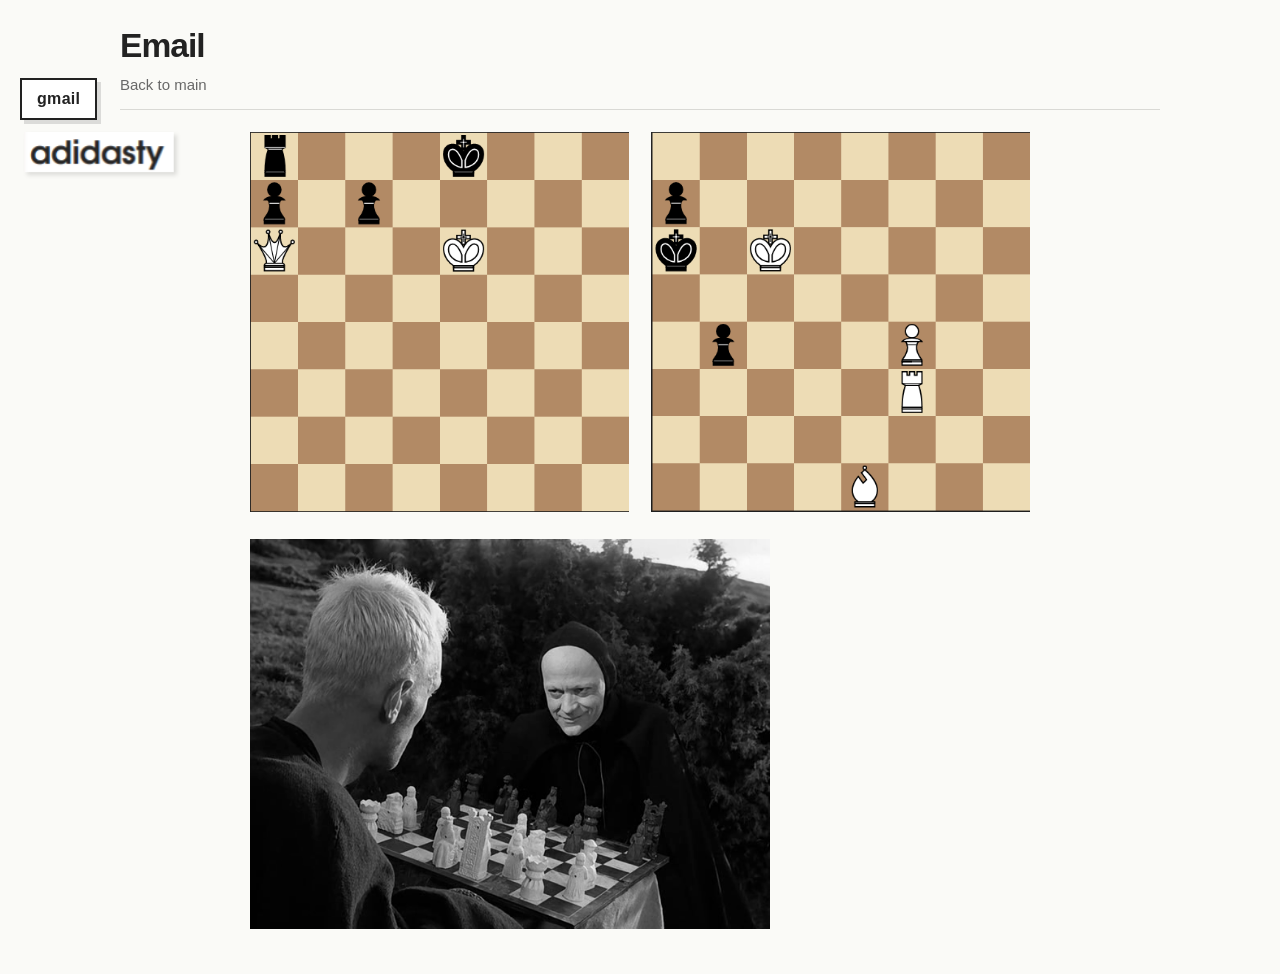
==== email.html @ 13df0568 "Update email.html" ====
<!doctype html>
<html lang="en">
<head>
  <meta charset="utf-8">
  <meta name="viewport" content="width=device-width, initial-scale=1">
  <meta name="description" content="E-mail and chess images">
  <title>E-mail — T.J. Volkoff</title>
  <link rel="stylesheet" href="page-shared.css?v=2">
  <style>

    .gallery {
      width: 100%;
      max-width: 780px;
      display: grid;
      grid-template-columns: repeat(2, minmax(0, 1fr));
      gap: 22px;
      margin-inline: auto;
    }

    figure {
      margin: 0;
    }

    figure img {
      width: 100%;
      height: auto;
    }

    .seal {
      grid-column: 1 / -1;
    }

    .seal img {
      width: min(100%, 520px);
    }

    .gmail-box {
      position: fixed;
      z-index: 10;
      top: 78px;
      left: 20px;
      padding: 8px 15px;
      border: 2px solid var(--ink);
      background: rgba(255, 255, 255, 0.94);
      font-size: 16px;
      font-weight: 700;
      letter-spacing: 0.02em;
      pointer-events: none;
      box-shadow: 4px 4px 0 rgba(0, 0, 0, 0.12);
      animation: wander 36s ease-in-out infinite;
      will-change: transform;
    }

    .email-floater {
      position: fixed;
      z-index: 9;
      top: 132px;
      left: 24px;
      width: min(150px, 34vw);
      height: auto;
      pointer-events: none;
      filter: drop-shadow(3px 3px 2px rgba(0, 0, 0, 0.12));
      animation: wander-email 44s ease-in-out infinite;
      will-change: transform;
    }

    @keyframes wander {
      0%, 100% {
        transform: translate(0, 0) rotate(-2deg);
      }
      24% {
        transform: translate(calc(100vw - 155px), 10vh) rotate(2deg);
      }
      49% {
        transform: translate(calc(82vw - 120px), calc(100vh - 210px)) rotate(-1deg);
      }
      73% {
        transform: translate(8vw, calc(100vh - 190px)) rotate(2deg);
      }
    }

    @keyframes wander-email {
      0%, 100% {
        transform: translate(0, 0) rotate(0deg);
      }
      23% {
        transform: translate(calc(100vw - 300px), 30vh) rotate(-2deg);
      }
      51% {
        transform: translate(calc(60vw - 120px), calc(100vh - 260px)) rotate(1deg);
      }
      77% {
        transform: translate(7vw, 22vh) rotate(-1deg);
      }
    }

    @media (max-width: 700px) {

      .gallery {
        grid-template-columns: 1fr;
        gap: 14px;
        margin-top: 14px;
      }

      .seal { grid-column: auto; }

      @keyframes wander {
        0%, 100% {
          transform: translate(0, 0) rotate(-2deg);
        }
        24% {
          transform: translate(calc(100vw - 145px), 10vh) rotate(2deg);
        }
        49% {
          transform: translate(calc(100vw - 155px), calc(100vh - 190px)) rotate(-1deg);
        }
        73% {
          transform: translate(3vw, calc(100vh - 180px)) rotate(2deg);
        }
      }
    }

    @media (prefers-reduced-motion: reduce) {
      .gmail-box,
      .email-floater {
        animation: none;
      }
    }
  </style>
</head>
<body>
  <div class="gmail-box" aria-label="gmail">gmail</div>
  <img class="email-floater" src="email.png" alt="adidasty" width="127" height="34">

  <header class="page">
    <h1>Email</h1>
    <a href="index.html">Back to main</a>
  </header>

  <main class="page">
    <section class="gallery" aria-label="Chess gallery">
      <figure>
        <img src="mate2.png" alt="A chess position with a forced mate in two" width="513" height="514">
      </figure>

      <figure>
        <img src="matein2again.png" alt="A second chess position with a forced mate in two" width="514" height="515">
      </figure>

      <figure class="seal">
        <img src="the_seventh_seal.png" alt="A scene from The Seventh Seal showing a chess game" width="640" height="480">
      </figure>
    </section>
  </main>
</body>
</html>
---- page-shared.css ----
:root {
  --ink: #222;
  --muted: #686868;
  --line: #d9d9d5;
  --paper: #fafaf7;
}

* {
  box-sizing: border-box;
}

body {
  margin: 0;
  color: var(--ink);
  background: var(--paper);
  font-family: Arial, Helvetica, sans-serif;
  font-size: 15px;
  line-height: 1.35;
  -webkit-font-smoothing: antialiased;
}

a {
  color: inherit;
  text-underline-offset: 3px;
}

.page {
  width: calc(100% - 48px);
  max-width: 1040px;
  margin-inline: auto;
}

header.page {
  padding: 28px 0 14px;
  border-bottom: 1px solid var(--line);
}

h1 {
  margin: 0;
  font-size: clamp(1.6rem, 3vw, 2.1rem);
  line-height: 1.1;
  letter-spacing: -0.03em;
  font-weight: 600;
}

header.page a {
  display: inline-block;
  margin-top: 10px;
  color: var(--muted);
  text-decoration: none;
}

header.page a:hover,
header.page a:focus-visible {
  text-decoration: underline;
}

main.page {
  padding: 22px 0 40px;
}

p {
  margin: 0 0 1.1em;
}

.publications-list {
  margin: 0;
  padding-left: 24px;
}

.publications-list li {
  margin-bottom: 0.9em;
}
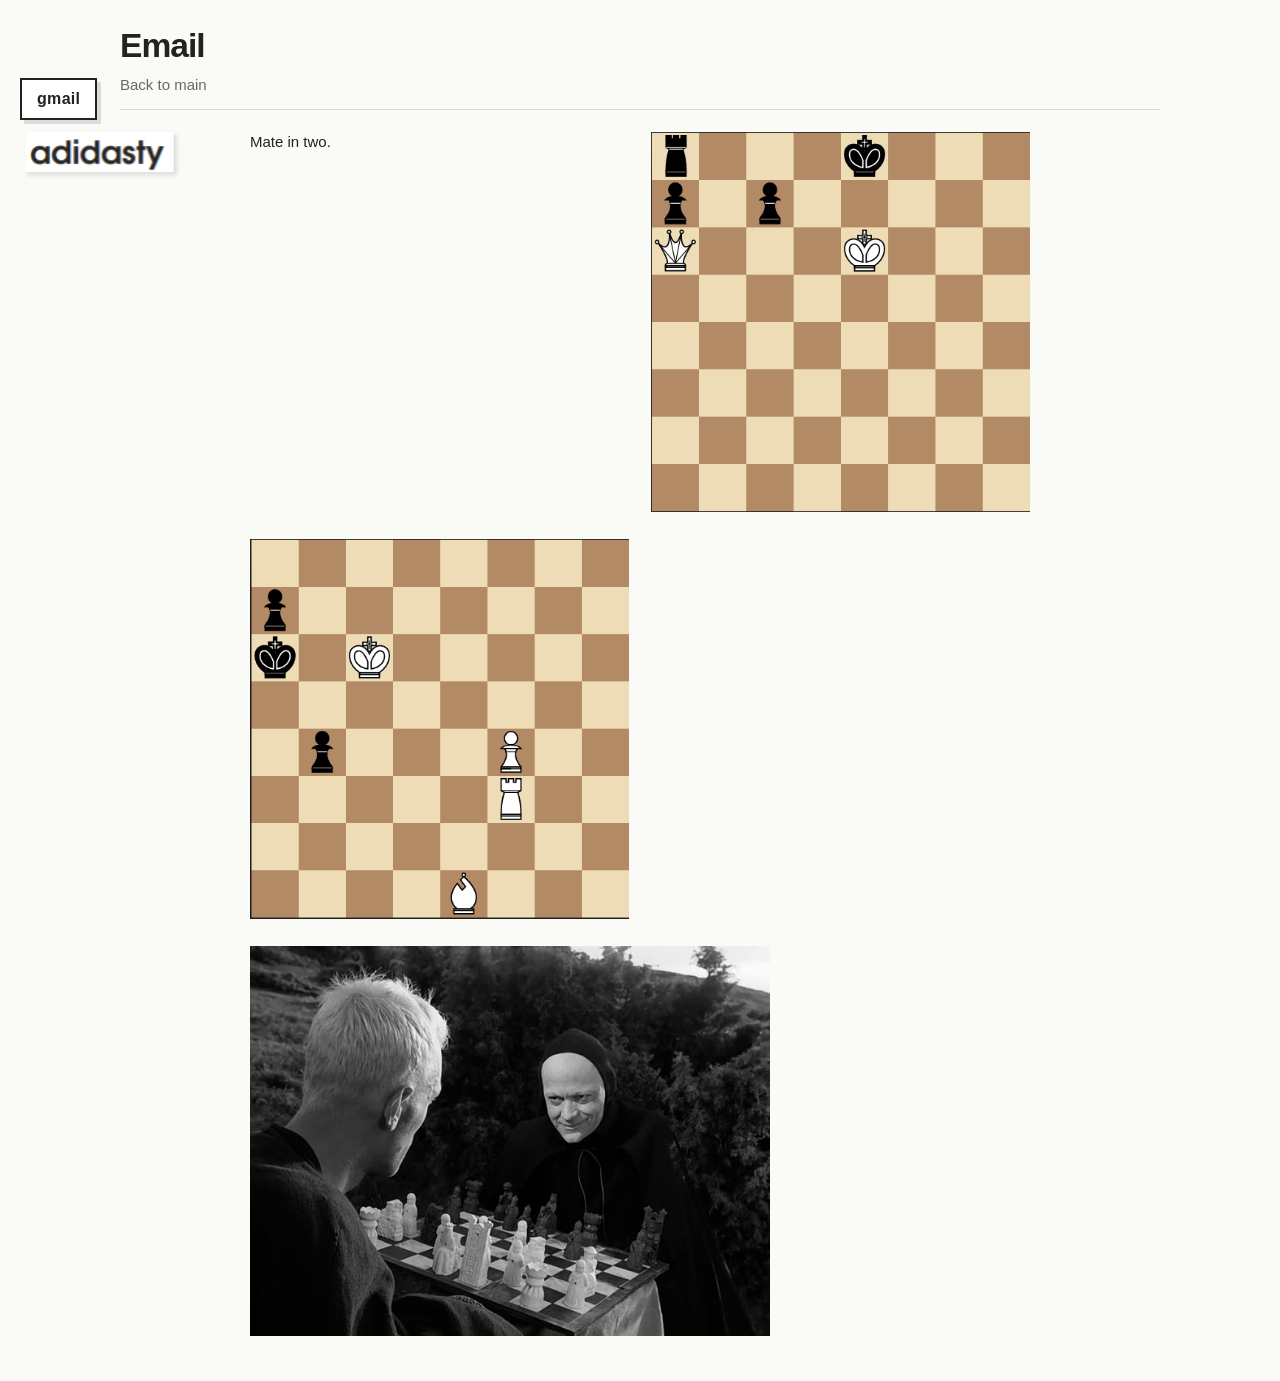
==== commit 2aa2f084: "Update email.html" ====
--- a/email.html
+++ b/email.html
@@ -4,10 +4,12 @@
   <meta charset="utf-8">
   <meta name="viewport" content="width=device-width, initial-scale=1">
   <meta name="description" content="E-mail and chess images">
+
   <title>E-mail — T.J. Volkoff</title>
-  <link rel="stylesheet" href="page-shared.css?v=2">
+
+  <link rel="stylesheet" href="page-shared.css">
+
   <style>
-
     .gallery {
       width: 100%;
       max-width: 780px;
@@ -68,14 +70,23 @@
       0%, 100% {
         transform: translate(0, 0) rotate(-2deg);
       }
+
       24% {
         transform: translate(calc(100vw - 155px), 10vh) rotate(2deg);
       }
+
       49% {
-        transform: translate(calc(82vw - 120px), calc(100vh - 210px)) rotate(-1deg);
-      }
+        transform: translate(
+          calc(82vw - 120px),
+          calc(100vh - 210px)
+        ) rotate(-1deg);
+      }
+
       73% {
-        transform: translate(8vw, calc(100vh - 190px)) rotate(2deg);
+        transform: translate(
+          8vw,
+          calc(100vh - 190px)
+        ) rotate(2deg);
       }
     }
 
@@ -83,39 +94,64 @@
       0%, 100% {
         transform: translate(0, 0) rotate(0deg);
       }
+
       23% {
-        transform: translate(calc(100vw - 300px), 30vh) rotate(-2deg);
-      }
+        transform: translate(
+          calc(100vw - 300px),
+          30vh
+        ) rotate(-2deg);
+      }
+
       51% {
-        transform: translate(calc(60vw - 120px), calc(100vh - 260px)) rotate(1deg);
-      }
+        transform: translate(
+          calc(60vw - 120px),
+          calc(100vh - 260px)
+        ) rotate(1deg);
+      }
+
       77% {
-        transform: translate(7vw, 22vh) rotate(-1deg);
+        transform: translate(
+          7vw,
+          22vh
+        ) rotate(-1deg);
       }
     }
 
     @media (max-width: 700px) {
-
       .gallery {
         grid-template-columns: 1fr;
         gap: 14px;
         margin-top: 14px;
       }
 
-      .seal { grid-column: auto; }
+      .seal {
+        grid-column: auto;
+      }
 
       @keyframes wander {
         0%, 100% {
           transform: translate(0, 0) rotate(-2deg);
         }
+
         24% {
-          transform: translate(calc(100vw - 145px), 10vh) rotate(2deg);
-        }
+          transform: translate(
+            calc(100vw - 145px),
+            10vh
+          ) rotate(2deg);
+        }
+
         49% {
-          transform: translate(calc(100vw - 155px), calc(100vh - 190px)) rotate(-1deg);
-        }
+          transform: translate(
+            calc(100vw - 155px),
+            calc(100vh - 190px)
+          ) rotate(-1deg);
+        }
+
         73% {
-          transform: translate(3vw, calc(100vh - 180px)) rotate(2deg);
+          transform: translate(
+            3vw,
+            calc(100vh - 180px)
+          ) rotate(2deg);
         }
       }
     }
@@ -128,9 +164,18 @@
     }
   </style>
 </head>
+
 <body>
-  <div class="gmail-box" aria-label="gmail">gmail</div>
-  <img class="email-floater" src="email.png" alt="adidasty" width="127" height="34">
+
+  <div class="gmail-box">gmail</div>
+
+  <img
+    class="email-floater"
+    src="email.png"
+    alt=""
+    width="127"
+    height="34"
+  >
 
   <header class="page">
     <h1>Email</h1>
@@ -139,18 +184,36 @@
 
   <main class="page">
     <section class="gallery" aria-label="Chess gallery">
+      <p>Mate in two.</p>
       <figure>
-        <img src="mate2.png" alt="A chess position with a forced mate in two" width="513" height="514">
+        <img
+          src="mate2.png"
+          alt="A chess position with a forced mate in two"
+          width="513"
+          height="514"
+        >
       </figure>
 
       <figure>
-        <img src="matein2again.png" alt="A second chess position with a forced mate in two" width="514" height="515">
+        <img
+          src="matein2again.png"
+          alt="A second chess position with a forced mate in two"
+          width="514"
+          height="515"
+        >
       </figure>
 
       <figure class="seal">
-        <img src="the_seventh_seal.png" alt="A scene from The Seventh Seal showing a chess game" width="640" height="480">
+        <img
+          src="the_seventh_seal.png"
+          alt="A scene from The Seventh Seal showing a chess game"
+          width="640"
+          height="480"
+        >
       </figure>
+
     </section>
   </main>
+
 </body>
 </html>
--- a/page-shared.css
+++ b/page-shared.css
@@ -71,3 +71,33 @@
 .publications-list li {
   margin-bottom: 0.9em;
 }
+
+.publication-link {
+  display: block;
+  width: 72px;
+  height: 29px;
+  margin-top: 7px;
+  overflow: hidden;
+  border: 1px solid #c9c9c4;
+  border-radius: 3px;
+  background-color: #fff;
+  background-position: center;
+  background-repeat: no-repeat;
+  text-decoration: none;
+}
+
+.publication-link:hover,
+.publication-link:focus-visible {
+  border-color: #7b7b76;
+  box-shadow: 0 1px 3px rgba(0, 0, 0, 0.12);
+}
+
+.publication-link--arxiv {
+  background-image: url("https://info.arxiv.org/brand/images/brand-logo-primary.jpg");
+  background-size: 72px auto;
+}
+
+.publication-link--aps {
+  background-image: url("https://cdn.journals.aps.org/development/journals/images/tailwind/footer-logo.png");
+  background-size: 48px auto;
+}
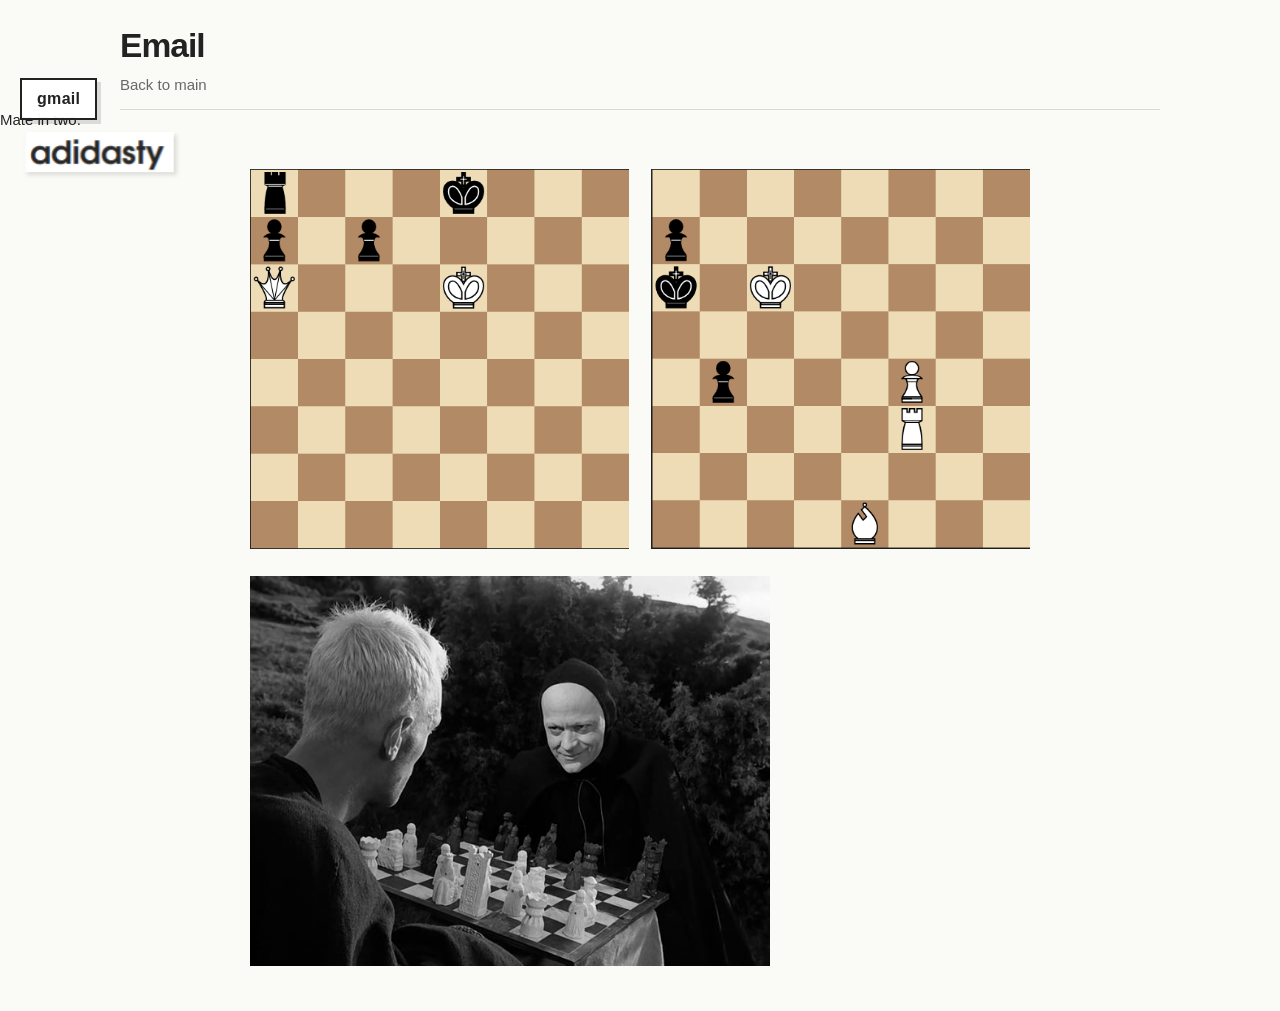
==== commit 91b17cc1: "Update email.html" ====
--- a/email.html
+++ b/email.html
@@ -181,10 +181,11 @@
     <h1>Email</h1>
     <a href="index.html">Back to main</a>
   </header>
-
+  
+  <p>Mate in two.</p>
+  
   <main class="page">
     <section class="gallery" aria-label="Chess gallery">
-      <p>Mate in two.</p>
       <figure>
         <img
           src="mate2.png"
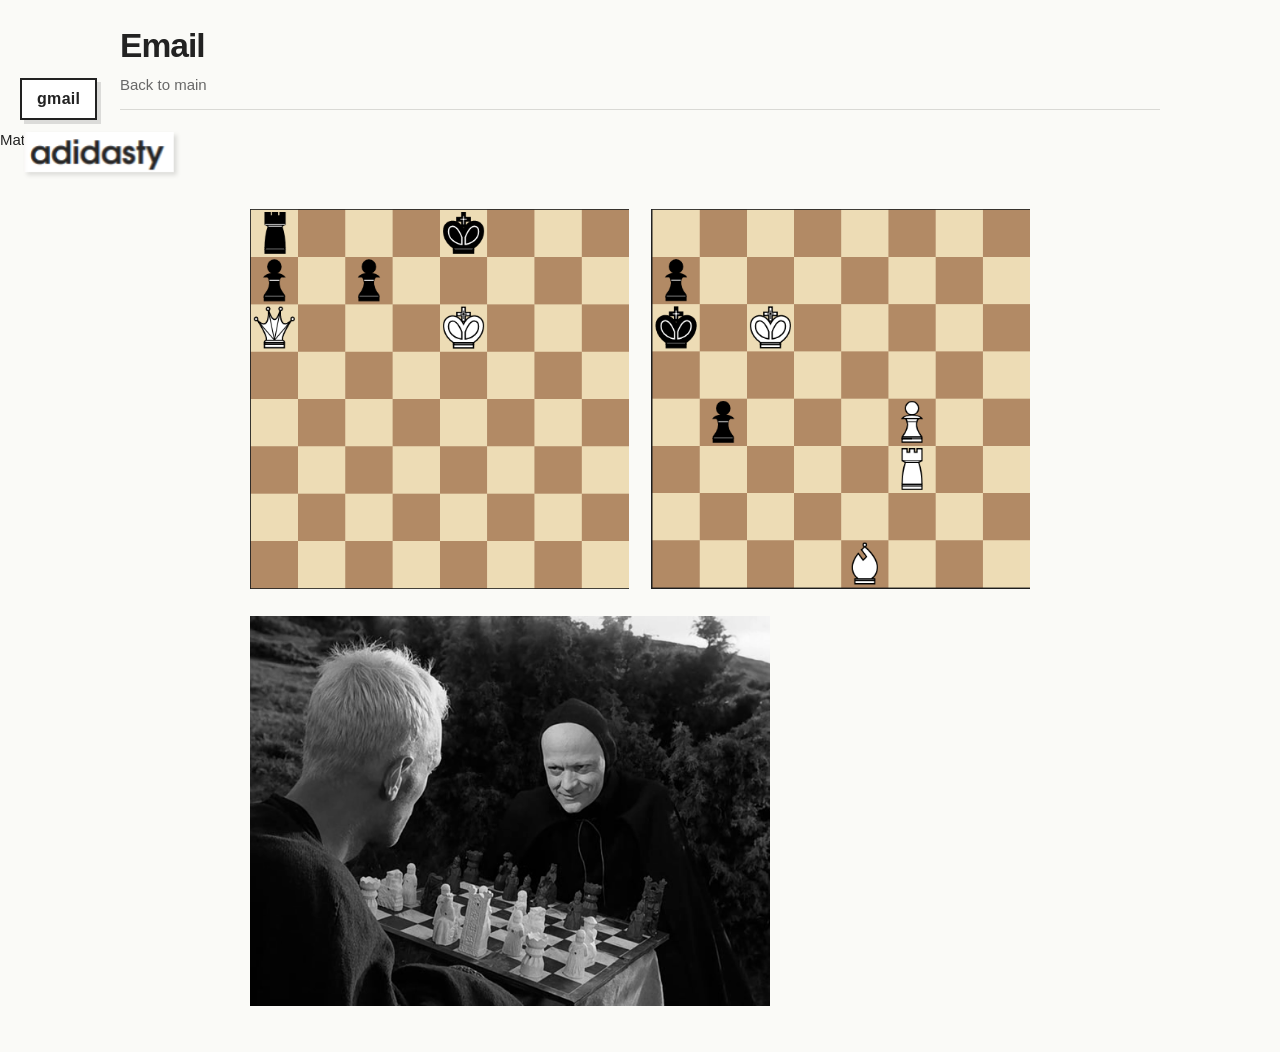
==== commit 2aedb553: "Update email.html" ====
--- a/email.html
+++ b/email.html
@@ -181,9 +181,9 @@
     <h1>Email</h1>
     <a href="index.html">Back to main</a>
   </header>
-  
+  <br>
   <p>Mate in two.</p>
-  
+  <br>
   <main class="page">
     <section class="gallery" aria-label="Chess gallery">
       <figure>
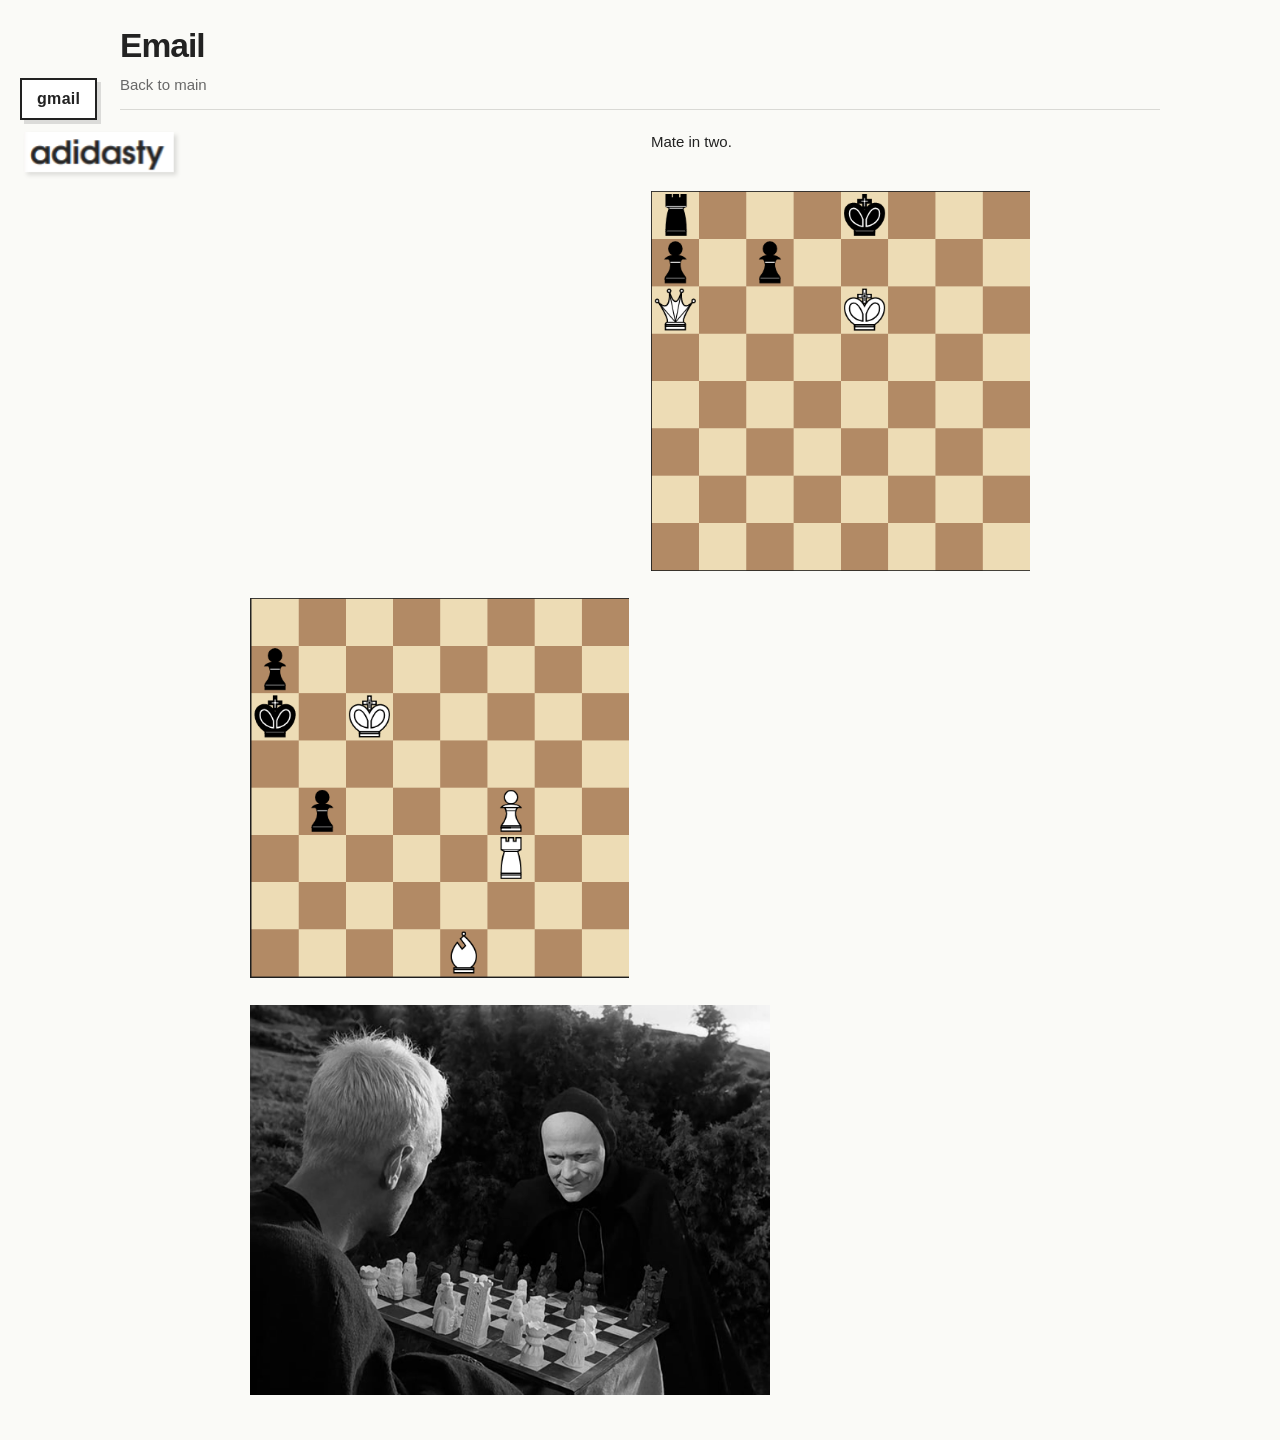
==== commit 00f6d1d1: "Update email.html" ====
--- a/email.html
+++ b/email.html
@@ -181,11 +181,12 @@
     <h1>Email</h1>
     <a href="index.html">Back to main</a>
   </header>
-  <br>
-  <p>Mate in two.</p>
-  <br>
+
   <main class="page">
     <section class="gallery" aria-label="Chess gallery">
+        <br>
+        <p>Mate in two.</p>
+        <br>
       <figure>
         <img
           src="mate2.png"
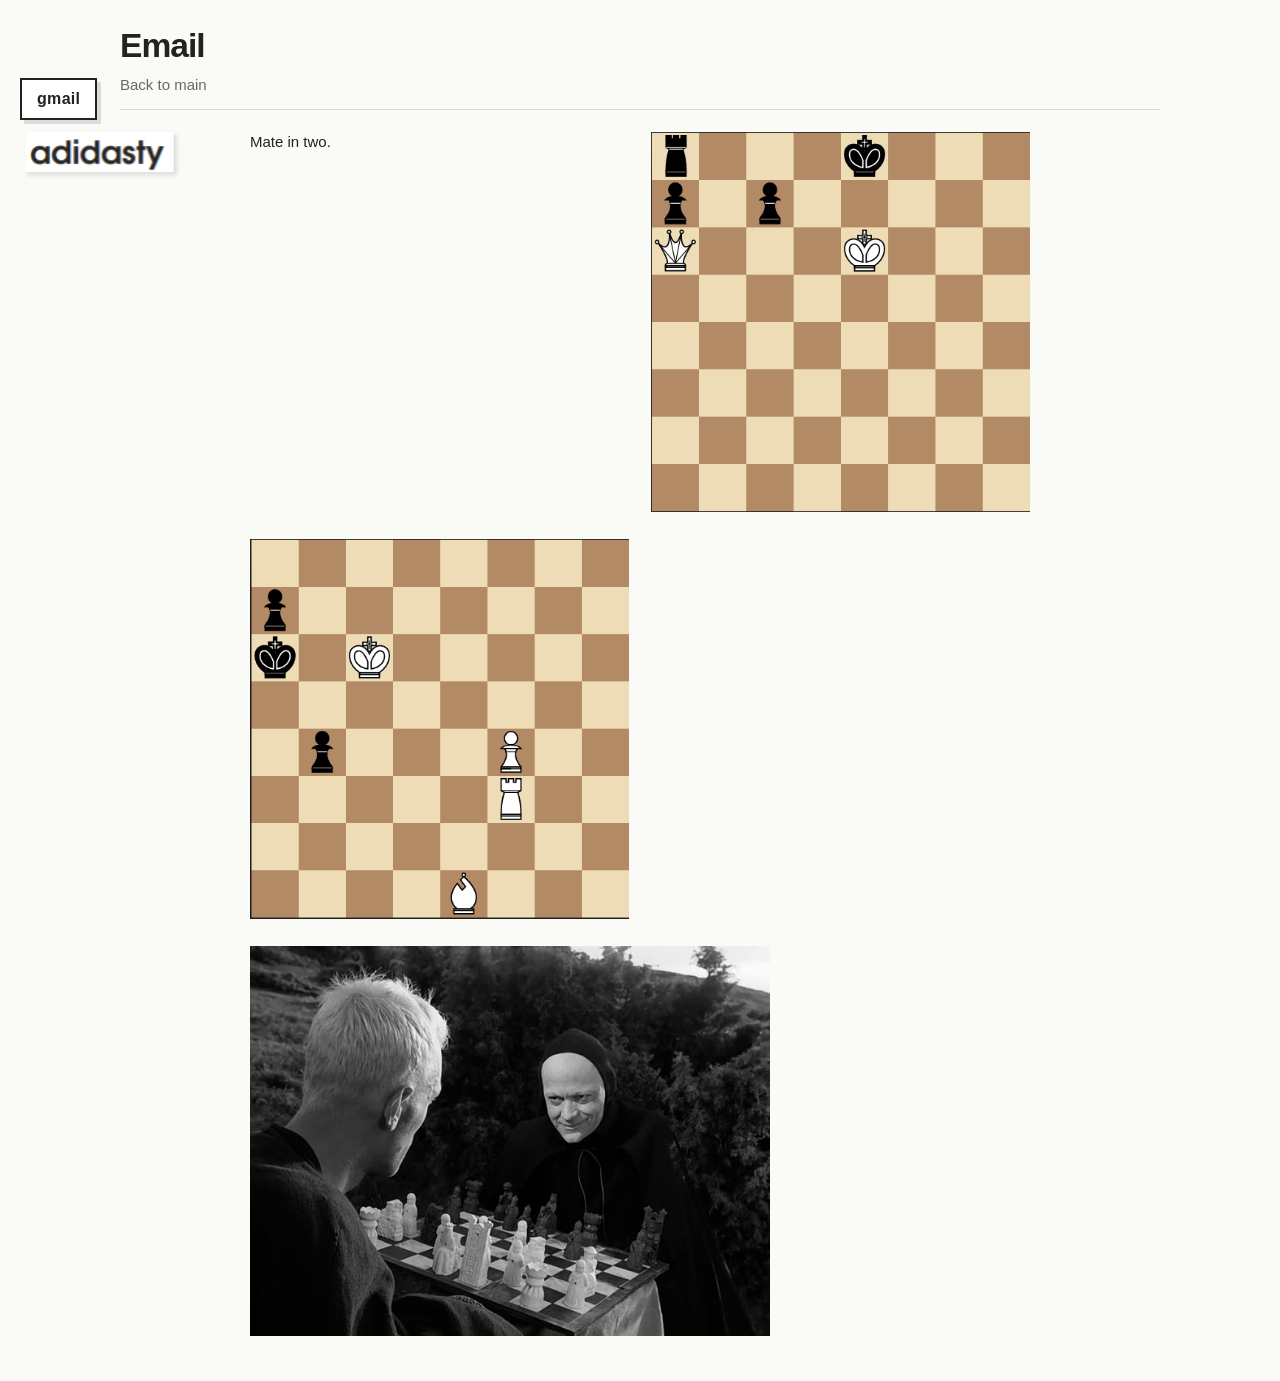
==== commit 59b4560f: "Update email.html" ====
--- a/email.html
+++ b/email.html
@@ -184,9 +184,7 @@
 
   <main class="page">
     <section class="gallery" aria-label="Chess gallery">
-        <br>
-        <p>Mate in two.</p>
-        <br>
+      <figcaption>Mate in two.</figcaption>
       <figure>
         <img
           src="mate2.png"
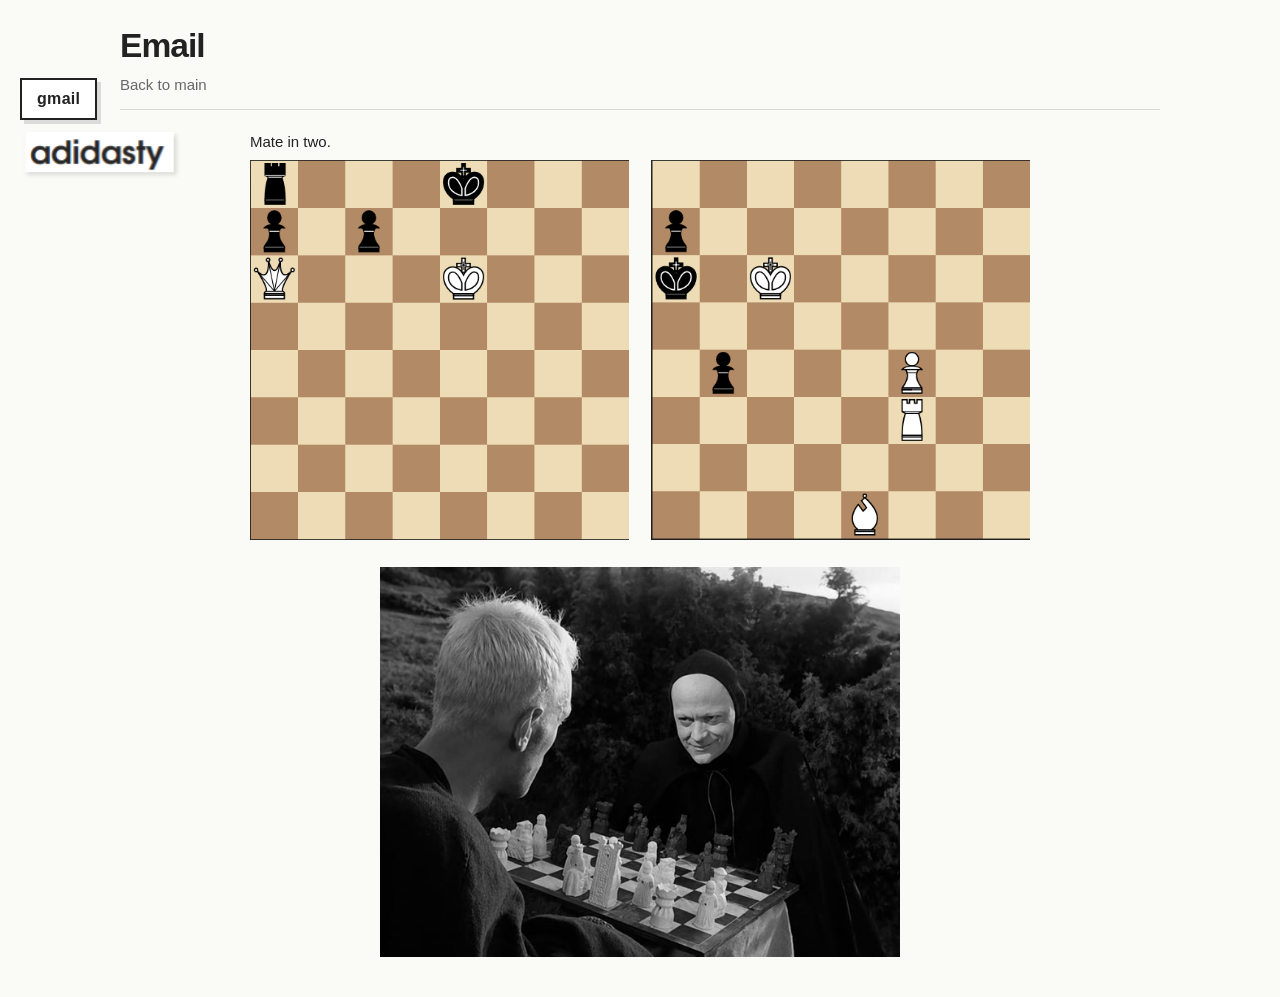
==== commit 03e591bd: "email" ====
--- a/email.html
+++ b/email.html
@@ -15,8 +15,25 @@
       max-width: 780px;
       display: grid;
       grid-template-columns: repeat(2, minmax(0, 1fr));
-      gap: 22px;
+      column-gap: 22px;
+      row-gap: 8px;
       margin-inline: auto;
+    }
+
+    .chess-caption {
+      grid-column: 1;
+      grid-row: 1;
+      margin: 0;
+    }
+
+    .chess-first {
+      grid-column: 1;
+      grid-row: 2;
+    }
+
+    .chess-second {
+      grid-column: 2;
+      grid-row: 2;
     }
 
     figure {
@@ -30,9 +47,14 @@
 
     .seal {
       grid-column: 1 / -1;
+      grid-row: 3;
+      display: flex;
+      justify-content: center;
+      margin-top: 14px;
     }
 
     .seal img {
+      display: block;
       width: min(100%, 520px);
     }
 
@@ -119,13 +141,14 @@
 
     @media (max-width: 700px) {
       .gallery {
-        grid-template-columns: 1fr;
-        gap: 14px;
+        grid-template-columns: repeat(2, minmax(0, 1fr));
+        column-gap: 10px;
+        row-gap: 6px;
         margin-top: 14px;
       }
 
       .seal {
-        grid-column: auto;
+        margin-top: 8px;
       }
 
       @keyframes wander {
@@ -184,8 +207,8 @@
 
   <main class="page">
     <section class="gallery" aria-label="Chess gallery">
-      <figcaption>Mate in two.</figcaption>
-      <figure>
+      <p class="chess-caption">Mate in two.</p>
+      <figure class="chess-first">
         <img
           src="mate2.png"
           alt="A chess position with a forced mate in two"
@@ -194,7 +217,7 @@
         >
       </figure>
 
-      <figure>
+      <figure class="chess-second">
         <img
           src="matein2again.png"
           alt="A second chess position with a forced mate in two"
